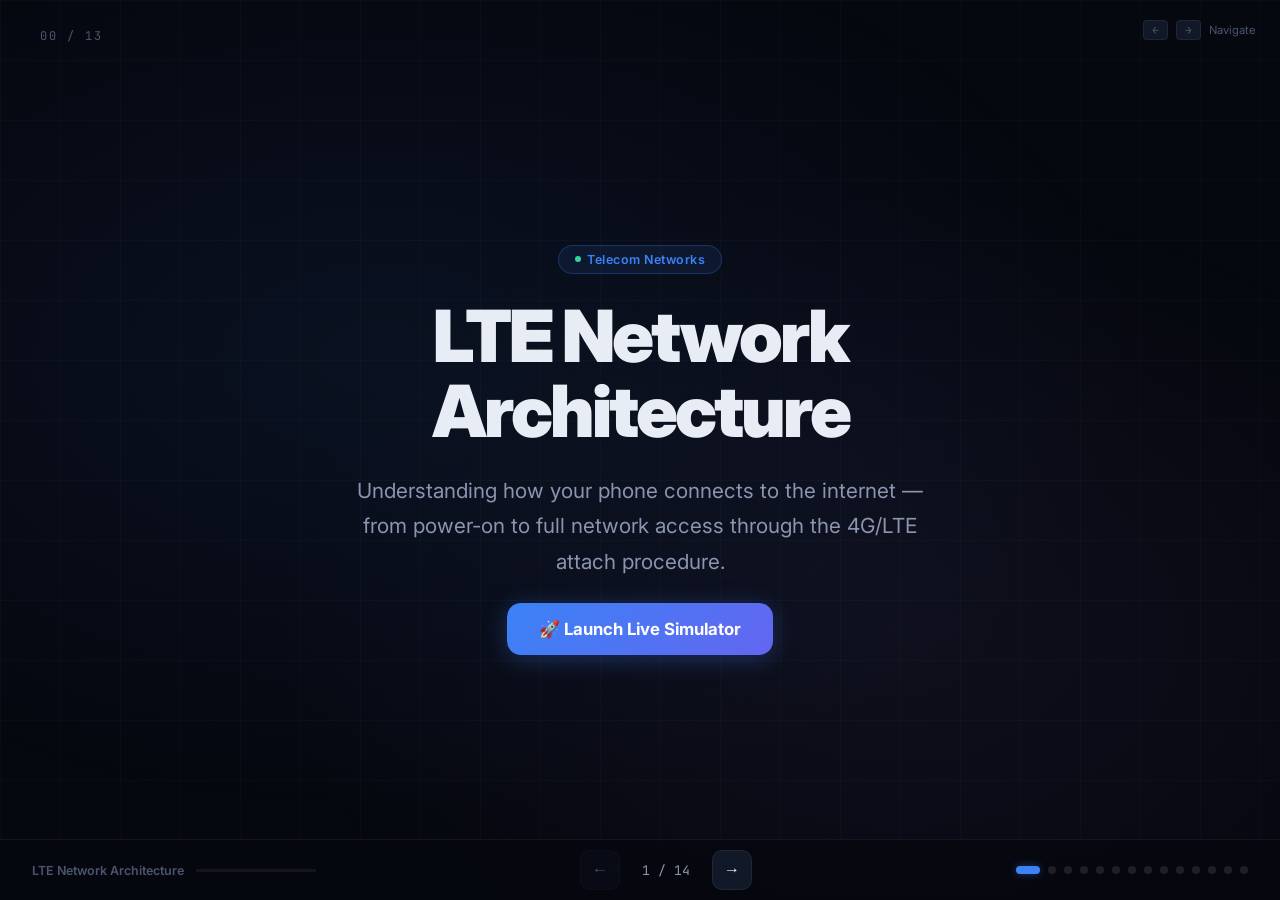
==== presentation.html @ 2c7f3b45 "push full project" ====
<!DOCTYPE html>
<html lang="en">
<head>
  <meta charset="UTF-8">
  <meta name="viewport" content="width=device-width, initial-scale=1.0">
  <title>LTE Network Architecture — Presentation</title>
  <link rel="preconnect" href="https://fonts.googleapis.com">
  <link href="https://fonts.googleapis.com/css2?family=Inter:wght@300;400;500;600;700;800;900&family=JetBrains+Mono:wght@400;500;600&display=swap" rel="stylesheet">
  <style>
    /* ===== RESET & BASE ===== */
    *, *::before, *::after { box-sizing: border-box; margin: 0; padding: 0; }

    :root {
      --bg: #06080f;
      --bg-card: #111827;
      --bg-elevated: #1a2035;
      --text: #e8ecf4;
      --text-dim: #8b95b0;
      --text-muted: #4b5570;
      --blue: #3b82f6;
      --cyan: #22d3ee;
      --purple: #a78bfa;
      --green: #34d399;
      --amber: #fbbf24;
      --red: #f87171;
      --pink: #f472b6;
      --border: rgba(255,255,255,0.06);
      --font: 'Inter', -apple-system, sans-serif;
      --mono: 'JetBrains Mono', monospace;
    }

    html, body {
      height: 100%;
      overflow: hidden;
      font-family: var(--font);
      background: var(--bg);
      color: var(--text);
    }

    /* ===== PRESENTATION CONTAINER ===== */
    .presentation {
      width: 100vw;
      height: 100vh;
      position: relative;
      overflow: hidden;
    }

    /* ===== SLIDE ===== */
    .slide {
      position: absolute;
      inset: 0;
      display: flex;
      flex-direction: column;
      justify-content: center;
      align-items: center;
      padding: 60px 80px;
      opacity: 0;
      transform: translateX(60px);
      transition: opacity 0.5s ease, transform 0.5s ease;
      pointer-events: none;
      overflow-y: auto;
    }

    .slide.active {
      opacity: 1;
      transform: translateX(0);
      pointer-events: auto;
      z-index: 10;
    }

    .slide.exit-left {
      opacity: 0;
      transform: translateX(-60px);
    }

    /* ===== SLIDE BACKGROUNDS ===== */
    .slide::before {
      content: '';
      position: absolute;
      inset: 0;
      pointer-events: none;
      z-index: 0;
    }

    .slide > * { position: relative; z-index: 1; }

    .slide.bg-glow-blue::before {
      background: radial-gradient(ellipse at 30% 40%, rgba(59,130,246,0.08) 0%, transparent 60%),
                  radial-gradient(ellipse at 70% 70%, rgba(167,139,250,0.06) 0%, transparent 50%);
    }
    .slide.bg-glow-cyan::before {
      background: radial-gradient(ellipse at 50% 30%, rgba(34,211,238,0.07) 0%, transparent 55%),
                  radial-gradient(ellipse at 80% 80%, rgba(59,130,246,0.05) 0%, transparent 50%);
    }
    .slide.bg-glow-purple::before {
      background: radial-gradient(ellipse at 40% 50%, rgba(167,139,250,0.08) 0%, transparent 55%),
                  radial-gradient(ellipse at 70% 20%, rgba(244,114,182,0.05) 0%, transparent 50%);
    }
    .slide.bg-glow-green::before {
      background: radial-gradient(ellipse at 50% 50%, rgba(52,211,153,0.07) 0%, transparent 55%),
                  radial-gradient(ellipse at 20% 80%, rgba(34,211,238,0.04) 0%, transparent 50%);
    }
    .slide.bg-glow-amber::before {
      background: radial-gradient(ellipse at 60% 40%, rgba(251,191,36,0.06) 0%, transparent 55%),
                  radial-gradient(ellipse at 30% 70%, rgba(248,113,113,0.04) 0%, transparent 50%);
    }

    /* Grid overlay for some slides */
    .slide.bg-grid::after {
      content: '';
      position: absolute;
      inset: 0;
      background-image:
        linear-gradient(rgba(255,255,255,0.02) 1px, transparent 1px),
        linear-gradient(90deg, rgba(255,255,255,0.02) 1px, transparent 1px);
      background-size: 60px 60px;
      pointer-events: none;
      z-index: 0;
    }

    /* ===== TYPOGRAPHY ===== */
    .slide-number {
      position: absolute;
      top: 28px;
      left: 40px;
      font-family: var(--mono);
      font-size: 0.75rem;
      color: var(--text-muted);
      letter-spacing: 2px;
    }

    .kicker {
      font-size: 0.85rem;
      font-weight: 700;
      text-transform: uppercase;
      letter-spacing: 3px;
      margin-bottom: 16px;
    }

    .kicker.blue { color: var(--blue); }
    .kicker.cyan { color: var(--cyan); }
    .kicker.purple { color: var(--purple); }
    .kicker.green { color: var(--green); }
    .kicker.amber { color: var(--amber); }
    .kicker.red { color: var(--red); }
    .kicker.pink { color: var(--pink); }

    h1 {
      font-size: 3.5rem;
      font-weight: 900;
      line-height: 1.1;
      letter-spacing: -2px;
      margin-bottom: 20px;
      max-width: 900px;
      text-align: center;
    }

    h1 .grad-blue {
      background: linear-gradient(135deg, #60a5fa, #3b82f6);
      -webkit-background-clip: text; -webkit-text-fill-color: transparent;
      background-clip: text;
    }
    h1 .grad-cyan {
      background: linear-gradient(135deg, #22d3ee, #06b6d4);
      -webkit-background-clip: text; -webkit-text-fill-color: transparent;
      background-clip: text;
    }
    h1 .grad-purple {
      background: linear-gradient(135deg, #a78bfa, #8b5cf6);
      -webkit-background-clip: text; -webkit-text-fill-color: transparent;
      background-clip: text;
    }
    h1 .grad-green {
      background: linear-gradient(135deg, #34d399, #10b981);
      -webkit-background-clip: text; -webkit-text-fill-color: transparent;
      background-clip: text;
    }
    h1 .grad-amber {
      background: linear-gradient(135deg, #fbbf24, #f59e0b);
      -webkit-background-clip: text; -webkit-text-fill-color: transparent;
      background-clip: text;
    }
    h1 .grad-red {
      background: linear-gradient(135deg, #f87171, #ef4444);
      -webkit-background-clip: text; -webkit-text-fill-color: transparent;
      background-clip: text;
    }
    h1 .grad-multi {
      background: linear-gradient(135deg, #60a5fa, #a78bfa, #f472b6);
      -webkit-background-clip: text; -webkit-text-fill-color: transparent;
      background-clip: text;
    }

    h2 {
      font-size: 2.2rem;
      font-weight: 800;
      line-height: 1.2;
      letter-spacing: -1px;
      margin-bottom: 12px;
      text-align: center;
    }

    h3 {
      font-size: 1.3rem;
      font-weight: 700;
      margin-bottom: 8px;
    }

    .subtitle {
      font-size: 1.2rem;
      color: var(--text-dim);
      line-height: 1.7;
      max-width: 700px;
      text-align: center;
      font-weight: 400;
    }

    .content { max-width: 1100px; width: 100%; }

    /* ===== CARDS GRID ===== */
    .cards {
      display: grid;
      gap: 16px;
      margin-top: 32px;
      width: 100%;
      max-width: 1100px;
    }

    .cards.cols-2 { grid-template-columns: 1fr 1fr; }
    .cards.cols-3 { grid-template-columns: 1fr 1fr 1fr; }
    .cards.cols-4 { grid-template-columns: 1fr 1fr 1fr 1fr; }

    .card {
      background: var(--bg-card);
      border: 1px solid var(--border);
      border-radius: 16px;
      padding: 28px 24px;
      transition: transform 0.3s ease, box-shadow 0.3s ease, border-color 0.3s ease;
    }

    .card:hover {
      transform: translateY(-4px);
      box-shadow: 0 12px 40px rgba(0,0,0,0.3);
    }

    .card.blue-card:hover { border-color: rgba(59,130,246,0.4); }
    .card.cyan-card:hover { border-color: rgba(34,211,238,0.4); }
    .card.purple-card:hover { border-color: rgba(167,139,250,0.4); }
    .card.green-card:hover { border-color: rgba(52,211,153,0.4); }
    .card.amber-card:hover { border-color: rgba(251,191,36,0.4); }
    .card.red-card:hover { border-color: rgba(248,113,113,0.4); }

    .card-icon {
      width: 48px;
      height: 48px;
      border-radius: 12px;
      display: flex;
      align-items: center;
      justify-content: center;
      margin-bottom: 16px;
      font-size: 1.5rem;
    }

    .card-icon.bg-blue { background: rgba(59,130,246,0.12); color: var(--blue); }
    .card-icon.bg-cyan { background: rgba(34,211,238,0.12); color: var(--cyan); }
    .card-icon.bg-purple { background: rgba(167,139,250,0.12); color: var(--purple); }
    .card-icon.bg-green { background: rgba(52,211,153,0.12); color: var(--green); }
    .card-icon.bg-amber { background: rgba(251,191,36,0.12); color: var(--amber); }
    .card-icon.bg-red { background: rgba(248,113,113,0.12); color: var(--red); }
    .card-icon.bg-pink { background: rgba(244,114,182,0.12); color: var(--pink); }

    .card h3 { font-size: 1.1rem; margin-bottom: 8px; }
    .card p { font-size: 0.88rem; color: var(--text-dim); line-height: 1.6; }

    .card .tag {
      display: inline-block;
      font-size: 0.7rem;
      font-weight: 600;
      padding: 3px 10px;
      border-radius: 8px;
      margin-top: 10px;
      text-transform: uppercase;
      letter-spacing: 0.5px;
    }

    .tag.blue { background: rgba(59,130,246,0.12); color: var(--blue); }
    .tag.cyan { background: rgba(34,211,238,0.12); color: var(--cyan); }
    .tag.green { background: rgba(52,211,153,0.12); color: var(--green); }
    .tag.purple { background: rgba(167,139,250,0.12); color: var(--purple); }
    .tag.amber { background: rgba(251,191,36,0.12); color: var(--amber); }
    .tag.red { background: rgba(248,113,113,0.12); color: var(--red); }

    /* ===== DIAGRAM: Network Architecture ===== */
    .arch-diagram {
      display: flex;
      align-items: center;
      justify-content: center;
      gap: 12px;
      margin: 36px 0 20px;
      flex-wrap: wrap;
    }

    .arch-node {
      display: flex;
      flex-direction: column;
      align-items: center;
      gap: 8px;
      padding: 16px 20px;
      background: var(--bg-card);
      border: 2px solid var(--border);
      border-radius: 16px;
      min-width: 100px;
      transition: all 0.3s ease;
    }

    .arch-node:hover {
      transform: scale(1.05);
    }

    .arch-node .icon {
      font-size: 2rem;
    }

    .arch-node .label {
      font-weight: 700;
      font-size: 0.95rem;
    }

    .arch-node .desc {
      font-size: 0.7rem;
      color: var(--text-muted);
      text-align: center;
    }

    .arch-node.blue { border-color: rgba(59,130,246,0.4); }
    .arch-node.cyan { border-color: rgba(34,211,238,0.4); }
    .arch-node.purple { border-color: rgba(167,139,250,0.4); }
    .arch-node.green { border-color: rgba(52,211,153,0.4); }
    .arch-node.amber { border-color: rgba(251,191,36,0.4); }
    .arch-node.red { border-color: rgba(248,113,113,0.4); }

    .arch-arrow {
      font-size: 1.5rem;
      color: var(--text-muted);
      animation: arrowPulse 2s ease infinite;
    }

    @keyframes arrowPulse {
      0%, 100% { opacity: 0.4; }
      50% { opacity: 1; }
    }

    .arch-branch {
      display: flex;
      flex-direction: column;
      align-items: center;
      gap: 12px;
    }

    .arch-branch .arch-arrow-down {
      font-size: 1.3rem;
      color: var(--text-muted);
      animation: arrowPulse 2s ease infinite;
    }

    /* ===== TIMELINE ===== */
    .timeline {
      display: flex;
      flex-direction: column;
      gap: 0;
      margin-top: 28px;
      width: 100%;
      max-width: 800px;
    }

    .timeline-step {
      display: flex;
      align-items: flex-start;
      gap: 16px;
      position: relative;
      padding-bottom: 18px;
    }

    .timeline-step:last-child { padding-bottom: 0; }

    .timeline-marker {
      width: 36px;
      height: 36px;
      border-radius: 50%;
      display: flex;
      align-items: center;
      justify-content: center;
      font-weight: 800;
      font-size: 0.8rem;
      flex-shrink: 0;
      position: relative;
      z-index: 2;
    }

    .timeline-step:not(:last-child)::before {
      content: '';
      position: absolute;
      left: 17px;
      top: 36px;
      width: 2px;
      height: calc(100% - 36px);
      z-index: 1;
    }

    .timeline-marker.blue { background: rgba(59,130,246,0.2); color: var(--blue); }
    .timeline-marker.cyan { background: rgba(34,211,238,0.2); color: var(--cyan); }
    .timeline-marker.purple { background: rgba(167,139,250,0.2); color: var(--purple); }
    .timeline-marker.green { background: rgba(52,211,153,0.2); color: var(--green); }
    .timeline-marker.amber { background: rgba(251,191,36,0.2); color: var(--amber); }
    .timeline-marker.red { background: rgba(248,113,113,0.2); color: var(--red); }

    .timeline-step:not(:last-child)::before { background: var(--border); }

    .timeline-content h4 {
      font-size: 0.95rem;
      font-weight: 700;
      margin-bottom: 2px;
    }

    .timeline-content p {
      font-size: 0.82rem;
      color: var(--text-dim);
      line-height: 1.5;
    }

    .timeline-content .msg {
      font-family: var(--mono);
      font-size: 0.75rem;
      color: var(--cyan);
      margin-top: 4px;
    }

    /* ===== TWO COLUMN LAYOUT ===== */
    .two-col {
      display: grid;
      grid-template-columns: 1fr 1fr;
      gap: 40px;
      margin-top: 32px;
      max-width: 1100px;
      width: 100%;
      align-items: start;
    }

    .col h3 {
      font-size: 1.2rem;
      margin-bottom: 16px;
    }

    .col ul {
      list-style: none;
      display: flex;
      flex-direction: column;
      gap: 10px;
    }

    .col ul li {
      display: flex;
      gap: 10px;
      font-size: 0.9rem;
      color: var(--text-dim);
      line-height: 1.5;
      align-items: flex-start;
    }

    .col ul li .bullet {
      flex-shrink: 0;
      font-size: 1.1rem;
      margin-top: -2px;
    }

    /* ===== PROTOCOL BOX ===== */
    .proto-box {
      background: var(--bg-card);
      border: 1px solid var(--border);
      border-radius: 12px;
      padding: 20px 24px;
      font-family: var(--mono);
      font-size: 0.8rem;
      line-height: 2;
      margin-top: 16px;
      max-width: 600px;
      width: 100%;
    }

    .proto-box .arrow { color: var(--cyan); }
    .proto-box .label { color: var(--amber); }
    .proto-box .ok { color: var(--green); }
    .proto-box .fail { color: var(--red); }

    /* ===== BIG NUMBER ===== */
    .big-stats {
      display: flex;
      gap: 48px;
      margin: 32px 0;
      flex-wrap: wrap;
      justify-content: center;
    }

    .stat {
      text-align: center;
    }

    .stat .number {
      font-size: 3.2rem;
      font-weight: 900;
      letter-spacing: -2px;
      line-height: 1;
    }

    .stat .number.blue { color: var(--blue); }
    .stat .number.cyan { color: var(--cyan); }
    .stat .number.purple { color: var(--purple); }
    .stat .number.green { color: var(--green); }

    .stat .stat-label {
      font-size: 0.8rem;
      color: var(--text-muted);
      margin-top: 6px;
      font-weight: 600;
      text-transform: uppercase;
      letter-spacing: 1px;
    }

    /* ===== KEY CONCEPTS LIST ===== */
    .concept-list {
      display: flex;
      flex-direction: column;
      gap: 14px;
      margin-top: 24px;
      max-width: 800px;
      width: 100%;
    }

    .concept-item {
      display: flex;
      gap: 14px;
      align-items: center;
      padding: 14px 20px;
      background: var(--bg-card);
      border: 1px solid var(--border);
      border-radius: 12px;
      transition: all 0.3s;
    }

    .concept-item:hover {
      border-color: rgba(59,130,246,0.3);
      transform: translateX(4px);
    }

    .concept-item .emoji {
      font-size: 1.5rem;
      flex-shrink: 0;
    }

    .concept-item .concept-text h4 {
      font-size: 0.95rem;
      font-weight: 700;
      margin-bottom: 2px;
    }

    .concept-item .concept-text p {
      font-size: 0.82rem;
      color: var(--text-dim);
      line-height: 1.5;
    }

    /* ===== NAVIGATION ===== */
    .nav-bar {
      position: fixed;
      bottom: 0;
      left: 0;
      right: 0;
      display: flex;
      align-items: center;
      justify-content: space-between;
      padding: 10px 32px;
      background: rgba(6, 8, 15, 0.85);
      backdrop-filter: blur(20px);
      border-top: 1px solid var(--border);
      z-index: 100;
    }

    .nav-left {
      display: flex;
      align-items: center;
      gap: 12px;
    }

    .nav-title {
      font-size: 0.78rem;
      color: var(--text-muted);
      font-weight: 600;
    }

    .nav-progress {
      width: 120px;
      height: 3px;
      background: rgba(255,255,255,0.06);
      border-radius: 3px;
      overflow: hidden;
    }

    .nav-progress-bar {
      height: 100%;
      background: linear-gradient(90deg, var(--blue), var(--purple));
      border-radius: 3px;
      transition: width 0.4s ease;
    }

    .nav-center {
      display: flex;
      align-items: center;
      gap: 16px;
    }

    .nav-btn {
      width: 40px;
      height: 40px;
      border: 1px solid var(--border);
      border-radius: 10px;
      background: var(--bg-card);
      color: var(--text);
      display: flex;
      align-items: center;
      justify-content: center;
      cursor: pointer;
      transition: all 0.2s;
      font-size: 1rem;
    }

    .nav-btn:hover { border-color: var(--blue); background: var(--bg-elevated); }
    .nav-btn:disabled { opacity: 0.3; cursor: not-allowed; }

    .nav-page {
      font-family: var(--mono);
      font-size: 0.82rem;
      color: var(--text-dim);
      min-width: 60px;
      text-align: center;
    }

    .nav-right {
      display: flex;
      gap: 8px;
    }

    .nav-dot {
      width: 8px;
      height: 8px;
      border-radius: 50%;
      background: rgba(255,255,255,0.1);
      cursor: pointer;
      transition: all 0.3s;
    }

    .nav-dot.active {
      background: var(--blue);
      box-shadow: 0 0 8px rgba(59,130,246,0.4);
      width: 24px;
      border-radius: 4px;
    }

    .nav-dot:hover:not(.active) { background: rgba(255,255,255,0.2); }

    /* ===== SPECIAL: TITLE SLIDE ===== */
    .title-badge {
      display: inline-flex;
      align-items: center;
      gap: 6px;
      padding: 6px 16px;
      background: rgba(59,130,246,0.1);
      border: 1px solid rgba(59,130,246,0.25);
      border-radius: 24px;
      font-size: 0.78rem;
      font-weight: 600;
      color: var(--blue);
      margin-bottom: 24px;
      letter-spacing: 0.5px;
    }

    .title-badge .dot {
      width: 6px;
      height: 6px;
      border-radius: 50%;
      background: var(--green);
      animation: blink 1.5s infinite;
    }

    @keyframes blink {
      0%, 100% { opacity: 1; }
      50% { opacity: 0.3; }
    }

    .title-big {
      font-size: 4.5rem;
      font-weight: 900;
      letter-spacing: -3px;
      line-height: 1.05;
      text-align: center;
      margin-bottom: 24px;
    }

    .title-sub {
      font-size: 1.3rem;
      color: var(--text-dim);
      text-align: center;
      max-width: 600px;
      line-height: 1.7;
    }

    /* ===== COMPARISON TABLE ===== */
    .comp-table {
      width: 100%;
      max-width: 900px;
      border-collapse: collapse;
      margin-top: 28px;
      font-size: 0.88rem;
    }

    .comp-table th {
      text-align: left;
      padding: 12px 16px;
      font-weight: 700;
      color: var(--text-dim);
      text-transform: uppercase;
      font-size: 0.72rem;
      letter-spacing: 1px;
      border-bottom: 2px solid var(--border);
    }

    .comp-table td {
      padding: 14px 16px;
      border-bottom: 1px solid var(--border);
      color: var(--text-dim);
      line-height: 1.5;
    }

    .comp-table tr:hover td {
      background: rgba(59,130,246,0.03);
    }

    .comp-table td:first-child {
      font-weight: 700;
      color: var(--text);
    }

    /* ===== ANIMATION: Appear items ===== */
    .appear-item {
      opacity: 0;
      transform: translateY(16px);
      transition: opacity 0.4s ease, transform 0.4s ease;
    }

    .slide.active .appear-item {
      opacity: 1;
      transform: translateY(0);
    }

    .slide.active .appear-item:nth-child(1) { transition-delay: 0.1s; }
    .slide.active .appear-item:nth-child(2) { transition-delay: 0.2s; }
    .slide.active .appear-item:nth-child(3) { transition-delay: 0.3s; }
    .slide.active .appear-item:nth-child(4) { transition-delay: 0.4s; }
    .slide.active .appear-item:nth-child(5) { transition-delay: 0.5s; }
    .slide.active .appear-item:nth-child(6) { transition-delay: 0.6s; }
    .slide.active .appear-item:nth-child(7) { transition-delay: 0.7s; }
    .slide.active .appear-item:nth-child(8) { transition-delay: 0.8s; }
    .slide.active .appear-item:nth-child(9) { transition-delay: 0.9s; }
    .slide.active .appear-item:nth-child(10) { transition-delay: 1.0s; }

    /* ===== DEMO BUTTON ===== */
    .demo-btn {
      display: inline-flex;
      align-items: center;
      gap: 10px;
      padding: 16px 32px;
      background: linear-gradient(135deg, var(--blue), #6366f1);
      color: white;
      border: none;
      border-radius: 14px;
      font-size: 1.05rem;
      font-weight: 700;
      cursor: pointer;
      transition: all 0.3s;
      text-decoration: none;
      margin-top: 24px;
      box-shadow: 0 4px 24px rgba(59,130,246,0.3);
    }

    .demo-btn:hover {
      transform: translateY(-2px);
      box-shadow: 0 8px 32px rgba(59,130,246,0.4);
    }

    /* ===== QUOTE ===== */
    .quote-box {
      border-left: 3px solid var(--purple);
      padding: 16px 24px;
      background: rgba(167,139,250,0.05);
      border-radius: 0 12px 12px 0;
      margin-top: 20px;
      max-width: 700px;
    }

    .quote-box p {
      font-size: 1rem;
      color: var(--text-dim);
      line-height: 1.7;
      font-style: italic;
    }

    /* ===== KEYBOARD HINT ===== */
    .key-hint {
      position: fixed;
      top: 20px;
      right: 24px;
      font-size: 0.7rem;
      color: var(--text-muted);
      z-index: 100;
      display: flex;
      gap: 8px;
      align-items: center;
    }

    .key {
      display: inline-flex;
      align-items: center;
      justify-content: center;
      padding: 2px 8px;
      background: var(--bg-card);
      border: 1px solid var(--border);
      border-radius: 4px;
      font-family: var(--mono);
      font-size: 0.7rem;
      min-width: 24px;
    }

    /* ===== HANDOVER DIAGRAM ===== */
    .handover-visual {
      display: flex;
      align-items: center;
      justify-content: center;
      gap: 32px;
      margin: 28px 0;
    }

    .tower-visual {
      display: flex;
      flex-direction: column;
      align-items: center;
      gap: 8px;
    }

    .tower-icon {
      width: 64px;
      height: 64px;
      border-radius: 50%;
      display: flex;
      align-items: center;
      justify-content: center;
      font-size: 1.8rem;
      border: 2px solid var(--border);
      background: var(--bg-card);
      transition: all 0.3s;
    }

    .tower-icon.glow-green {
      border-color: var(--green);
      box-shadow: 0 0 20px rgba(52,211,153,0.2);
    }

    .tower-icon.glow-red {
      border-color: var(--red);
      opacity: 0.5;
    }

    .tower-label { font-size: 0.85rem; font-weight: 700; }
    .tower-sub { font-size: 0.7rem; color: var(--text-muted); }

    .handover-arrow {
      display: flex;
      flex-direction: column;
      align-items: center;
      gap: 4px;
    }

    .handover-arrow .arrow-line {
      font-size: 2rem;
      color: var(--amber);
      animation: arrowMove 1.5s ease-in-out infinite;
    }

    @keyframes arrowMove {
      0%, 100% { transform: translateX(-4px); }
      50% { transform: translateX(4px); }
    }

    .handover-arrow .arrow-label {
      font-size: 0.72rem;
      color: var(--amber);
      font-weight: 700;
      text-transform: uppercase;
      letter-spacing: 1px;
    }

    .small-note {
      font-size: 0.78rem;
      color: var(--text-muted);
      margin-top: 8px;
      text-align: center;
      line-height: 1.6;
      max-width: 600px;
    }
  </style>
</head>
<body>

<div class="presentation" id="presentation">

  <!-- ===== SLIDE 0: TITLE ===== -->
  <div class="slide active bg-glow-blue bg-grid" data-slide="0">
    <span class="slide-number">00 / 13</span>
    <div class="title-badge"><span class="dot"></span> Telecom Networks</div>
    <div class="title-big">
      <span class="grad-multi">LTE Network</span><br>Architecture
    </div>
    <p class="title-sub">
      Understanding how your phone connects to the internet — from power-on to full network access through the 4G/LTE attach procedure.
    </p>
    <a class="demo-btn" href="index.html" target="_blank">
      🚀 Launch Live Simulator
    </a>
  </div>

  <!-- ===== SLIDE 1: WHAT IS LTE ===== -->
  <div class="slide bg-glow-cyan" data-slide="1">
    <span class="slide-number">01 / 13</span>
    <p class="kicker cyan">Introduction</p>
    <h1>What is <span class="grad-cyan">LTE</span>?</h1>
    <p class="subtitle">Long Term Evolution — the standard for high-speed wireless communication for mobile devices.</p>

    <div class="big-stats">
      <div class="stat appear-item"><div class="number cyan">4G</div><div class="stat-label">Generation</div></div>
      <div class="stat appear-item"><div class="number blue">300</div><div class="stat-label">Mbps Download</div></div>
      <div class="stat appear-item"><div class="number purple">75</div><div class="stat-label">Mbps Upload</div></div>
      <div class="stat appear-item"><div class="number green">&lt;10ms</div><div class="stat-label">Latency</div></div>
    </div>

    <div class="concept-list">
      <div class="concept-item appear-item">
        <span class="emoji">📡</span>
        <div class="concept-text">
          <h4>All-IP Architecture</h4>
          <p>Unlike 2G/3G, LTE uses IP for all traffic — voice, video, and data travel the same way.</p>
        </div>
      </div>
      <div class="concept-item appear-item">
        <span class="emoji">⚡</span>
        <div class="concept-text">
          <h4>OFDMA/SC-FDMA</h4>
          <p>Uses Orthogonal Frequency Division Multiple Access for downlink, enabling efficient spectrum allocation.</p>
        </div>
      </div>
      <div class="concept-item appear-item">
        <span class="emoji">🌍</span>
        <div class="concept-text">
          <h4>Global Standard (3GPP)</h4>
          <p>Defined by the 3rd Generation Partnership Project — used by every major carrier worldwide.</p>
        </div>
      </div>
    </div>
  </div>

  <!-- ===== SLIDE 2: LTE vs Older Generations ===== -->
  <div class="slide bg-glow-purple" data-slide="2">
    <span class="slide-number">02 / 13</span>
    <p class="kicker purple">Context</p>
    <h1>Evolution of <span class="grad-purple">Mobile Networks</span></h1>
    <p class="subtitle">Each generation brought massive improvements in speed, capacity, and architecture.</p>

    <table class="comp-table appear-item">
      <thead>
        <tr><th>Generation</th><th>Technology</th><th>Speed</th><th>Key Feature</th></tr>
      </thead>
      <tbody>
        <tr><td>2G (GSM)</td><td>Circuit-switched</td><td>~40 Kbps</td><td>SMS, basic voice</td></tr>
        <tr><td>3G (UMTS)</td><td>WCDMA</td><td>~2 Mbps</td><td>Mobile internet, video calls</td></tr>
        <tr><td style="color:var(--cyan); font-weight:800">4G (LTE)</td><td style="color:var(--cyan)">OFDMA / All-IP</td><td style="color:var(--cyan)">~300 Mbps</td><td style="color:var(--cyan)">Streaming, VoLTE, IoT</td></tr>
        <tr><td>5G (NR)</td><td>mmWave / sub-6</td><td>~10 Gbps</td><td>Ultra-low latency, massive IoT</td></tr>
      </tbody>
    </table>

    <div class="quote-box appear-item">
      <p>"LTE was the first mobile architecture to go fully packet-switched, eliminating legacy circuit-switching for voice and making everything run over IP."</p>
    </div>
  </div>

  <!-- ===== SLIDE 3: LTE ARCHITECTURE OVERVIEW ===== -->
  <div class="slide bg-glow-blue bg-grid" data-slide="3">
    <span class="slide-number">03 / 13</span>
    <p class="kicker blue">Architecture</p>
    <h1>LTE Network <span class="grad-blue">Components</span></h1>
    <p class="subtitle">The LTE network is split into three domains, each handling a specific part of the communication chain.</p>

    <div class="cards cols-3" style="margin-top:28px;">
      <div class="card blue-card appear-item" style="text-align:center;">
        <div class="card-icon bg-blue" style="margin:0 auto 12px;">📱</div>
        <h3>User Equipment (UE)</h3>
        <p>Your phone or device.<br>Contains SIM (USIM) with subscriber identity.</p>
        <span class="tag blue">End User</span>
      </div>
      <div class="card cyan-card appear-item" style="text-align:center;">
        <div class="card-icon bg-cyan" style="margin:0 auto 12px;">📡</div>
        <h3>E-UTRAN (Radio)</h3>
        <p>The radio access network. Made of eNodeB base stations providing wireless coverage.</p>
        <span class="tag cyan">Access Network</span>
      </div>
      <div class="card purple-card appear-item" style="text-align:center;">
        <div class="card-icon bg-purple" style="margin:0 auto 12px;">🧠</div>
        <h3>EPC (Core)</h3>
        <p>Evolved Packet Core. Manages security, sessions, mobility, and internet connectivity.</p>
        <span class="tag purple">Core Network</span>
      </div>
    </div>

    <div class="arch-diagram appear-item">
      <div class="arch-node blue"><span class="icon">📱</span><span class="label">UE</span></div>
      <span class="arch-arrow">→</span>
      <div class="arch-node cyan"><span class="icon">📡</span><span class="label">eNodeB</span></div>
      <span class="arch-arrow">→</span>
      <div class="arch-branch">
        <div style="display:flex;align-items:center;gap:12px;">
          <div class="arch-node purple"><span class="icon">🧠</span><span class="label">MME</span></div>
          <span class="arch-arrow">↔</span>
          <div class="arch-node amber"><span class="icon">🗄️</span><span class="label">HSS</span></div>
        </div>
        <span class="arch-arrow-down">↕</span>
        <div style="display:flex;align-items:center;gap:12px;">
          <div class="arch-node green"><span class="icon">🔀</span><span class="label">SGW</span></div>
          <span class="arch-arrow">→</span>
          <div class="arch-node red"><span class="icon">🌐</span><span class="label">PGW</span></div>
        </div>
      </div>
    </div>
  </div>

  <!-- ===== SLIDE 4: UE & eNodeB ===== -->
  <div class="slide bg-glow-cyan" data-slide="4">
    <span class="slide-number">04 / 13</span>
    <p class="kicker cyan">Components — Part 1</p>
    <h1><span class="grad-cyan">UE</span> & <span class="grad-blue">eNodeB</span></h1>

    <div class="two-col">
      <div class="col">
        <div class="card cyan-card appear-item">
          <div class="card-icon bg-cyan">📱</div>
          <h3>UE — User Equipment</h3>
          <p>The device the user holds — a phone, tablet, or IoT module. It contains:</p>
          <ul style="margin-top:12px;">
            <li><span class="bullet" style="color:var(--cyan)">◆</span> <strong>USIM</strong> — stores the subscriber identity (IMSI) and authentication keys</li>
            <li><span class="bullet" style="color:var(--cyan)">◆</span> <strong>IMEI</strong> — unique device hardware identifier</li>
            <li><span class="bullet" style="color:var(--cyan)">◆</span> <strong>Radio transceiver</strong> — communicates with cell towers on LTE frequencies</li>
          </ul>
          <span class="tag cyan">Client Side</span>
        </div>
      </div>
      <div class="col">
        <div class="card blue-card appear-item">
          <div class="card-icon bg-blue">📡</div>
          <h3>eNodeB — Evolved Node B</h3>
          <p>The LTE cell tower (base station). Responsibilities:</p>
          <ul style="margin-top:12px;">
            <li><span class="bullet" style="color:var(--blue)">◆</span> <strong>Radio Resource Management</strong> — allocates bandwidth to users</li>
            <li><span class="bullet" style="color:var(--blue)">◆</span> <strong>S1 Interface</strong> — connects to the core network (MME + SGW)</li>
            <li><span class="bullet" style="color:var(--blue)">◆</span> <strong>X2 Interface</strong> — connects to neighboring eNodeBs for handover</li>
          </ul>
          <span class="tag blue">Access Network</span>
        </div>
      </div>
    </div>

    <p class="small-note appear-item">💡 <strong>Key concept:</strong> IMSI (International Mobile Subscriber Identity) is like a phone's passport — it uniquely identifies you to the network worldwide.</p>
  </div>

  <!-- ===== SLIDE 5: MME & HSS ===== -->
  <div class="slide bg-glow-purple" data-slide="5">
    <span class="slide-number">05 / 13</span>
    <p class="kicker purple">Components — Part 2</p>
    <h1><span class="grad-purple">MME</span> & <span class="grad-amber">HSS</span></h1>

    <div class="two-col">
      <div class="col">
        <div class="card purple-card appear-item">
          <div class="card-icon bg-purple">🧠</div>
          <h3>MME — Mobility Management Entity</h3>
          <p>The "brain" of the LTE core. It handles all control-plane signaling:</p>
          <ul style="margin-top:12px;">
            <li><span class="bullet" style="color:var(--purple)">◆</span> <strong>Authentication</strong> — verifies subscriber identity via HSS</li>
            <li><span class="bullet" style="color:var(--purple)">◆</span> <strong>NAS Security</strong> — encrypts and protects signaling messages</li>
            <li><span class="bullet" style="color:var(--purple)">◆</span> <strong>Session Management</strong> — creates/deletes bearers</li>
            <li><span class="bullet" style="color:var(--purple)">◆</span> <strong>Mobility</strong> — tracks which tower you're connected to</li>
          </ul>
          <span class="tag purple">Control Plane</span>
        </div>
      </div>
      <div class="col">
        <div class="card amber-card appear-item">
          <div class="card-icon bg-amber">🗄️</div>
          <h3>HSS — Home Subscriber Server</h3>
          <p>The central database that stores every subscriber's information:</p>
          <ul style="margin-top:12px;">
            <li><span class="bullet" style="color:var(--amber)">◆</span> <strong>Subscriber profile</strong> — QoS, APN, allowed services</li>
            <li><span class="bullet" style="color:var(--amber)">◆</span> <strong>Authentication keys</strong> — used for EPS-AKA challenge</li>
            <li><span class="bullet" style="color:var(--amber)">◆</span> <strong>Location info</strong> — which MME is serving each subscriber</li>
          </ul>
          <span class="tag amber">Subscriber Database</span>
        </div>
      </div>
    </div>

    <p class="small-note appear-item">💡 <strong>Analogy:</strong> The MME is like airport security — checking your passport (IMSI) against the database (HSS) before letting you through.</p>
  </div>

  <!-- ===== SLIDE 6: SGW & PGW ===== -->
  <div class="slide bg-glow-green" data-slide="6">
    <span class="slide-number">06 / 13</span>
    <p class="kicker green">Components — Part 3</p>
    <h1><span class="grad-green">SGW</span> & <span class="grad-red">PGW</span></h1>

    <div class="two-col">
      <div class="col">
        <div class="card green-card appear-item">
          <div class="card-icon bg-green">🔀</div>
          <h3>SGW — Serving Gateway</h3>
          <p>Routes user data packets between eNodeB and the core:</p>
          <ul style="margin-top:12px;">
            <li><span class="bullet" style="color:var(--green)">◆</span> <strong>Data routing</strong> — forwards data to/from the eNodeB</li>
            <li><span class="bullet" style="color:var(--green)">◆</span> <strong>Anchor point</strong> — during handovers, keeps data flowing</li>
            <li><span class="bullet" style="color:var(--green)">◆</span> <strong>Buffering</strong> — stores packets when UE is in idle mode</li>
          </ul>
          <span class="tag green">User Plane</span>
        </div>
      </div>
      <div class="col">
        <div class="card red-card appear-item">
          <div class="card-icon bg-red">🌐</div>
          <h3>PGW — Packet Data Network Gateway</h3>
          <p>The gateway to the internet and external services:</p>
          <ul style="margin-top:12px;">
            <li><span class="bullet" style="color:var(--red)">◆</span> <strong>IP allocation</strong> — assigns your device an IP address</li>
            <li><span class="bullet" style="color:var(--red)">◆</span> <strong>Policy enforcement</strong> — applies QoS, billing rules</li>
            <li><span class="bullet" style="color:var(--red)">◆</span> <strong>Internet access</strong> — connects you to the outside world</li>
          </ul>
          <span class="tag red">Internet Gateway</span>
        </div>
      </div>
    </div>

    <p class="small-note appear-item">💡 <strong>Analogy:</strong> SGW = highway interchange (routes traffic locally). PGW = border crossing (gives you access to the internet).</p>
  </div>

  <!-- ===== SLIDE 7: ATTACH OVERVIEW ===== -->
  <div class="slide bg-glow-blue bg-grid" data-slide="7">
    <span class="slide-number">07 / 13</span>
    <p class="kicker blue">Core Process</p>
    <h1>The <span class="grad-blue">Attach Procedure</span></h1>
    <p class="subtitle">When you power on your phone, this exact sequence happens before you get internet access. It takes less than 2 seconds in real life.</p>

    <div class="big-stats">
      <div class="stat appear-item"><div class="number blue">10</div><div class="stat-label">Steps</div></div>
      <div class="stat appear-item"><div class="number cyan">6</div><div class="stat-label">Entities</div></div>
      <div class="stat appear-item"><div class="number purple">~1.5s</div><div class="stat-label">Real Duration</div></div>
      <div class="stat appear-item"><div class="number green">4</div><div class="stat-label">Protocols</div></div>
    </div>

    <div class="proto-box appear-item">
      <div><span class="label">Protocols involved:</span></div>
      <div>  <span class="arrow">NAS</span>  — Non-Access Stratum (UE ↔ MME signaling)</div>
      <div>  <span class="arrow">S1-AP</span> — S1 Application Protocol (eNodeB ↔ MME)</div>
      <div>  <span class="arrow">GTP-C</span> — GPRS Tunneling Protocol (SGW ↔ PGW)</div>
      <div>  <span class="arrow">Diameter</span> — (MME ↔ HSS authentication)</div>
    </div>
  </div>

  <!-- ===== SLIDE 8: ATTACH STEPS 1-5 ===== -->
  <div class="slide bg-glow-cyan" data-slide="8">
    <span class="slide-number">08 / 13</span>
    <p class="kicker cyan">Attach Procedure — Phase 1</p>
    <h2>Steps 1–5: <span style="color:var(--cyan)">Discovery & Authentication</span></h2>

    <div class="timeline">
      <div class="timeline-step appear-item">
        <div class="timeline-marker blue">1</div>
        <div class="timeline-content">
          <h4>UE Powers On</h4>
          <p>Device initializes radio, reads SIM card (USIM), retrieves IMSI and authentication keys.</p>
        </div>
      </div>
      <div class="timeline-step appear-item">
        <div class="timeline-marker cyan">2</div>
        <div class="timeline-content">
          <h4>Cell Search</h4>
          <p>UE scans frequencies, finds the strongest eNodeB signal, synchronizes timing, and reads the System Information Block (SIB).</p>
          <div class="msg">UE measures RSRP/RSRQ → selects best cell</div>
        </div>
      </div>
      <div class="timeline-step appear-item">
        <div class="timeline-marker purple">3</div>
        <div class="timeline-content">
          <h4>Attach Request</h4>
          <p>UE sends NAS Attach Request containing IMSI, UE capabilities, and requested PDN type to the eNodeB.</p>
          <div class="msg">UE → eNodeB : RRC Connection + Attach Request</div>
        </div>
      </div>
      <div class="timeline-step appear-item">
        <div class="timeline-marker purple">4</div>
        <div class="timeline-content">
          <h4>Forward to MME</h4>
          <p>eNodeB wraps the message in S1-AP and sends it to the MME over the S1 interface.</p>
          <div class="msg">eNodeB → MME : Initial UE Message (S1-AP)</div>
        </div>
      </div>
      <div class="timeline-step appear-item">
        <div class="timeline-marker amber">5</div>
        <div class="timeline-content">
          <h4>HSS Authentication Query</h4>
          <p>MME contacts the HSS via Diameter protocol to fetch authentication vectors for the subscriber's IMSI.</p>
          <div class="msg">MME → HSS : Authentication Info Request (Diameter)</div>
        </div>
      </div>
    </div>
  </div>

  <!-- ===== SLIDE 9: ATTACH STEPS 6-10 ===== -->
  <div class="slide bg-glow-green" data-slide="9">
    <span class="slide-number">09 / 13</span>
    <p class="kicker green">Attach Procedure — Phase 2</p>
    <h2>Steps 6–10: <span style="color:var(--green)">Security & Session</span></h2>

    <div class="timeline">
      <div class="timeline-step appear-item">
        <div class="timeline-marker amber">6</div>
        <div class="timeline-content">
          <h4>EPS-AKA Authentication</h4>
          <p>MME sends a challenge (RAND, AUTN) to the UE. UE verifies network authenticity and responds with RES. MME compares RES with XRES.</p>
          <div class="msg">MME → UE : Auth Request | UE → MME : Auth Response</div>
        </div>
      </div>
      <div class="timeline-step appear-item">
        <div class="timeline-marker purple">7</div>
        <div class="timeline-content">
          <h4>NAS Security Mode</h4>
          <p>MME and UE negotiate encryption (EEA) and integrity (EIA) algorithms. All further NAS messages are protected.</p>
          <div class="msg">Security Mode Command → Security Mode Complete</div>
        </div>
      </div>
      <div class="timeline-step appear-item">
        <div class="timeline-marker green">8</div>
        <div class="timeline-content">
          <h4>Create Session (GTP)</h4>
          <p>MME sends Create Session Request to SGW, which forwards to PGW. This establishes the data path (bearer).</p>
          <div class="msg">MME → SGW → PGW : Create Session Request (GTP-C)</div>
        </div>
      </div>
      <div class="timeline-step appear-item">
        <div class="timeline-marker green">9</div>
        <div class="timeline-content">
          <h4>IP Address Assigned</h4>
          <p>PGW allocates an IP address from its pool and returns it via SGW back to the MME. The default bearer is now established.</p>
          <div class="msg">PGW → SGW → MME : IP = 10.20.x.x, QCI = 9</div>
        </div>
      </div>
      <div class="timeline-step appear-item">
        <div class="timeline-marker blue">10</div>
        <div class="timeline-content">
          <h4>Attach Complete ✓</h4>
          <p>MME sends Attach Accept to UE. UE responds with Attach Complete. Device is now registered and has internet access!</p>
          <div class="msg">✓ Status: ATTACHED | Internet Access: ACTIVE</div>
        </div>
      </div>
    </div>
  </div>

  <!-- ===== SLIDE 10: AUTHENTICATION DEEP DIVE ===== -->
  <div class="slide bg-glow-amber" data-slide="10">
    <span class="slide-number">10 / 13</span>
    <p class="kicker amber">Security</p>
    <h1><span class="grad-amber">EPS-AKA</span> Authentication</h1>
    <p class="subtitle">Evolved Packet System — Authentication and Key Agreement. The mutual authentication protocol that protects LTE networks.</p>

    <div class="two-col" style="margin-top:24px;">
      <div class="col">
        <div class="concept-list" style="margin-top:0;">
          <div class="concept-item appear-item">
            <span class="emoji">🔑</span>
            <div class="concept-text">
              <h4>Shared Secret Key (K)</h4>
              <p>Pre-shared between SIM card and HSS. Never transmitted over the air.</p>
            </div>
          </div>
          <div class="concept-item appear-item">
            <span class="emoji">🎲</span>
            <div class="concept-text">
              <h4>RAND (Random Challenge)</h4>
              <p>HSS generates random number. UE must produce the correct response using key K.</p>
            </div>
          </div>
          <div class="concept-item appear-item">
            <span class="emoji">🔐</span>
            <div class="concept-text">
              <h4>Mutual Authentication</h4>
              <p>UE also verifies the network using AUTN — prevents fake base station attacks.</p>
            </div>
          </div>
          <div class="concept-item appear-item">
            <span class="emoji">🛡️</span>
            <div class="concept-text">
              <h4>KASME (Session Key)</h4>
              <p>Derived key used for all further encryption. Changes every session for forward secrecy.</p>
            </div>
          </div>
        </div>
      </div>
      <div class="col">
        <div class="proto-box appear-item" style="margin-top:0;">
          <div style="color:var(--text);font-weight:700;margin-bottom:8px;">Authentication Flow:</div>
          <div><span class="label">HSS</span> generates: RAND, XRES, AUTN, KASME</div>
          <div><span class="arrow">→</span> sends Auth Vector to <span class="label">MME</span></div>
          <div></div>
          <div><span class="label">MME</span> <span class="arrow">→</span> <span class="label">UE</span> : RAND + AUTN</div>
          <div></div>
          <div><span class="label">UE</span> verifies AUTN using key K</div>
          <div>  <span class="ok">✓ Network is genuine</span></div>
          <div><span class="label">UE</span> computes RES from RAND + K</div>
          <div></div>
          <div><span class="label">UE</span> <span class="arrow">→</span> <span class="label">MME</span> : RES</div>
          <div></div>
          <div><span class="label">MME</span> compares RES == XRES</div>
          <div>  <span class="ok">✓ Subscriber authenticated</span></div>
        </div>
      </div>
    </div>
  </div>

  <!-- ===== SLIDE 11: HANDOVER & MOBILITY ===== -->
  <div class="slide bg-glow-green" data-slide="11">
    <span class="slide-number">11 / 13</span>
    <p class="kicker green">Mobility</p>
    <h1>Cell <span class="grad-green">Handover</span></h1>
    <p class="subtitle">When you move from one tower's coverage to another, the network seamlessly transfers your connection — without dropping the call or session.</p>

    <div class="handover-visual appear-item">
      <div class="tower-visual">
        <div class="tower-icon glow-red">📡</div>
        <span class="tower-label">Tower A</span>
        <span class="tower-sub" style="color:var(--red)">Signal weakening</span>
      </div>
      <div class="handover-arrow">
        <span class="arrow-line">⟹</span>
        <span class="arrow-label">X2 Handover</span>
      </div>
      <div class="tower-visual">
        <div class="tower-icon glow-green">📡</div>
        <span class="tower-label">Tower B</span>
        <span class="tower-sub" style="color:var(--green)">Stronger signal</span>
      </div>
    </div>

    <div class="concept-list" style="max-width:750px;">
      <div class="concept-item appear-item">
        <span class="emoji">📊</span>
        <div class="concept-text">
          <h4>1. Measurement Report</h4>
          <p>UE continuously measures signal strength of neighboring cells and reports to the serving eNodeB.</p>
        </div>
      </div>
      <div class="concept-item appear-item">
        <span class="emoji">📋</span>
        <div class="concept-text">
          <h4>2. Handover Decision</h4>
          <p>Source eNodeB decides to handover based on A3 event (neighbor stronger than serving by offset).</p>
        </div>
      </div>
      <div class="concept-item appear-item">
        <span class="emoji">🔄</span>
        <div class="concept-text">
          <h4>3. X2 Handover</h4>
          <p>Source eNodeB sends HO Request to target, context is transferred, UE switches. SGW path is updated via MME.</p>
        </div>
      </div>
    </div>
  </div>

  <!-- ===== SLIDE 12: FAILURE SCENARIOS ===== -->
  <div class="slide bg-glow-amber" data-slide="12">
    <span class="slide-number">12 / 13</span>
    <p class="kicker red">Error Handling</p>
    <h1>Failure <span class="grad-red">Scenarios</span></h1>
    <p class="subtitle">Not every attach attempt succeeds. The LTE network handles errors gracefully with specific rejection causes.</p>

    <div class="cards cols-3" style="margin-top:28px;">
      <div class="card red-card appear-item">
        <div class="card-icon bg-red">🚫</div>
        <h3>Invalid SIM</h3>
        <p>The IMSI on the SIM card is not found in the HSS database. The subscriber is unknown to the network.</p>
        <div class="proto-box" style="margin-top:12px;font-size:0.72rem;padding:12px;">
          <div><span class="label">HSS</span> <span class="arrow">→</span> <span class="label">MME</span></div>
          <div><span class="fail">IMSI not found</span></div>
          <div>Cause: <span class="fail">#2 IMSI Unknown</span></div>
        </div>
        <span class="tag red">EMM Cause #2</span>
      </div>
      <div class="card amber-card appear-item">
        <div class="card-icon bg-amber">⚠️</div>
        <h3>Authentication Failure</h3>
        <p>The UE failed to produce the correct RES response. Could mean tampered SIM or key mismatch between SIM and HSS.</p>
        <div class="proto-box" style="margin-top:12px;font-size:0.72rem;padding:12px;">
          <div><span class="label">UE</span> <span class="arrow">→</span> <span class="label">MME</span></div>
          <div><span class="fail">MAC mismatch</span></div>
          <div>Cause: <span class="fail">RES ≠ XRES</span></div>
        </div>
        <span class="tag amber">EMM Cause #20</span>
      </div>
      <div class="card blue-card appear-item">
        <div class="card-icon bg-blue">📡</div>
        <h3>Tower Unreachable</h3>
        <p>No eNodeB signal detected. Could be caused by outage, out-of-coverage area, or radio interference.</p>
        <div class="proto-box" style="margin-top:12px;font-size:0.72rem;padding:12px;">
          <div class="fail">No cell detected</div>
          <div class="fail">RRC Connection Failure</div>
          <div>Cause: <span class="fail">No Coverage</span></div>
        </div>
        <span class="tag blue">RRC Failure</span>
      </div>
    </div>
  </div>

  <!-- ===== SLIDE 13: LIVE DEMO / CONCLUSION ===== -->
  <div class="slide bg-glow-blue bg-grid" data-slide="13">
    <span class="slide-number">13 / 13</span>
    <p class="kicker pink">Conclusion</p>
    <div class="title-big" style="font-size:3.5rem;">
      <span class="grad-multi">Live Demo</span> Time
    </div>
    <p class="subtitle" style="margin-bottom:8px;">Let's see all of these concepts in action with the interactive LTE Network Attach Simulator.</p>

    <a class="demo-btn" href="index.html" target="_blank">🚀 Launch Simulator</a>

    <div class="cards cols-4" style="margin-top:40px; max-width:900px;">
      <div class="card blue-card appear-item" style="text-align:center; padding:20px 14px;">
        <div style="font-size:1.6rem;margin-bottom:8px;">▶️</div>
        <h3 style="font-size:0.85rem;">1. Start Attach</h3>
        <p style="font-size:0.75rem;">Watch the full 10-step procedure animate</p>
      </div>
      <div class="card red-card appear-item" style="text-align:center; padding:20px 14px;">
        <div style="font-size:1.6rem;margin-bottom:8px;">🚫</div>
        <h3 style="font-size:0.85rem;">2. Test Failures</h3>
        <p style="font-size:0.75rem;">Invalid SIM, Auth Failure, Tower Down</p>
      </div>
      <div class="card green-card appear-item" style="text-align:center; padding:20px 14px;">
        <div style="font-size:1.6rem;margin-bottom:8px;">📍</div>
        <h3 style="font-size:0.85rem;">3. Move Device</h3>
        <p style="font-size:0.75rem;">Trigger an X2 handover between towers</p>
      </div>
      <div class="card purple-card appear-item" style="text-align:center; padding:20px 14px;">
        <div style="font-size:1.6rem;margin-bottom:8px;">📋</div>
        <h3 style="font-size:0.85rem;">4. Read Logs</h3>
        <p style="font-size:0.75rem;">Every protocol message is timestamped</p>
      </div>
    </div>

    <div class="concept-list appear-item" style="margin-top:32px; max-width:700px;">
      <div class="concept-item">
        <span class="emoji">🎓</span>
        <div class="concept-text">
          <h4>Key Takeaways</h4>
          <p>LTE uses an all-IP flat architecture. The attach procedure involves mutual authentication (EPS-AKA), NAS security, GTP tunneling for data, and seamless handover for mobility — all in under 2 seconds.</p>
        </div>
      </div>
    </div>
  </div>
</div>

<!-- ===== NAVIGATION BAR ===== -->
<div class="nav-bar">
  <div class="nav-left">
    <span class="nav-title">LTE Network Architecture</span>
    <div class="nav-progress"><div class="nav-progress-bar" id="progressBar" style="width:0%"></div></div>
  </div>
  <div class="nav-center">
    <button class="nav-btn" id="btnPrev" title="Previous Slide">←</button>
    <span class="nav-page" id="navPage">1 / 14</span>
    <button class="nav-btn" id="btnNext" title="Next Slide">→</button>
  </div>
  <div class="nav-right" id="navDots"></div>
</div>

<div class="key-hint">
  <span class="key">←</span><span class="key">→</span> Navigate
</div>

<script>
(function() {
  const slides = document.querySelectorAll('.slide');
  const total = slides.length;
  let current = 0;

  const progressBar = document.getElementById('progressBar');
  const navPage = document.getElementById('navPage');
  const navDots = document.getElementById('navDots');
  const btnPrev = document.getElementById('btnPrev');
  const btnNext = document.getElementById('btnNext');

  // Create dots
  for (let i = 0; i < total; i++) {
    const dot = document.createElement('div');
    dot.className = 'nav-dot' + (i === 0 ? ' active' : '');
    dot.addEventListener('click', () => goTo(i));
    navDots.appendChild(dot);
  }

  function goTo(index) {
    if (index < 0 || index >= total || index === current) return;

    const prev = slides[current];
    const next = slides[index];

    prev.classList.remove('active');
    prev.classList.add(index > current ? 'exit-left' : '');
    setTimeout(() => prev.classList.remove('exit-left'), 500);

    next.classList.add('active');
    current = index;

    updateNav();
  }

  function updateNav() {
    navPage.textContent = `${current + 1} / ${total}`;
    progressBar.style.width = ((current / (total - 1)) * 100) + '%';
    btnPrev.disabled = current === 0;
    btnNext.disabled = current === total - 1;

    const dots = navDots.querySelectorAll('.nav-dot');
    dots.forEach((d, i) => d.classList.toggle('active', i === current));
  }

  btnPrev.addEventListener('click', () => goTo(current - 1));
  btnNext.addEventListener('click', () => goTo(current + 1));

  document.addEventListener('keydown', (e) => {
    if (e.key === 'ArrowRight' || e.key === ' ') { e.preventDefault(); goTo(current + 1); }
    if (e.key === 'ArrowLeft') { e.preventDefault(); goTo(current - 1); }
    if (e.key === 'Home') { e.preventDefault(); goTo(0); }
    if (e.key === 'End') { e.preventDefault(); goTo(total - 1); }
  });

  updateNav();
})();
</script>

</body>
</html>
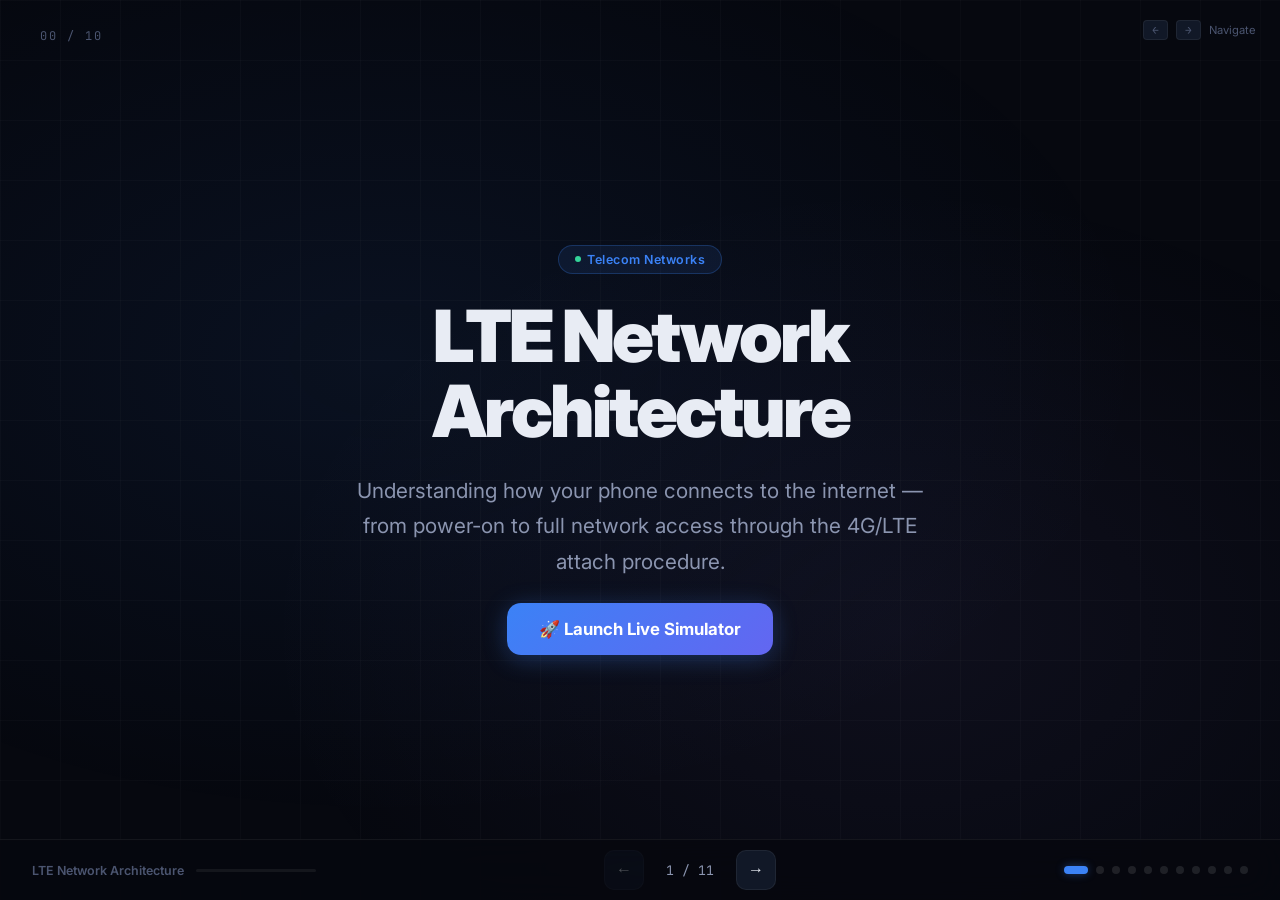
==== commit 9e4ce221: "updated presentation" ====
--- a/presentation.html
+++ b/presentation.html
@@ -73,6 +73,11 @@
       transform: translateX(-60px);
     }
 
+    .slide.exit-right {
+      opacity: 0;
+      transform: translateX(60px);
+    }
+
     /* ===== SLIDE BACKGROUNDS ===== */
     .slide::before {
       content: '';
@@ -311,10 +316,25 @@
       border-radius: 16px;
       min-width: 100px;
       transition: all 0.3s ease;
+      cursor: pointer;
+      appearance: none;
+      color: inherit;
+      font: inherit;
     }
 
     .arch-node:hover {
       transform: scale(1.05);
+    }
+
+    .arch-node:focus-visible {
+      outline: 2px solid var(--cyan);
+      outline-offset: 3px;
+    }
+
+    .arch-node.is-active {
+      border-color: rgba(34,211,238,0.5);
+      box-shadow: 0 0 22px rgba(34,211,238,0.12);
+      transform: scale(1.06);
     }
 
     .arch-node .icon {
@@ -361,6 +381,73 @@
       font-size: 1.3rem;
       color: var(--text-muted);
       animation: arrowPulse 2s ease infinite;
+    }
+
+    /* ===== COMPONENT EXPLORER ===== */
+    .component-panel {
+      margin-top: 26px;
+      width: 100%;
+      max-width: 920px;
+      background: var(--bg-card);
+      border: 1px solid var(--border);
+      border-radius: 16px;
+      padding: 18px 22px;
+      display: grid;
+      gap: 12px;
+    }
+
+    .component-header {
+      display: flex;
+      align-items: center;
+      justify-content: space-between;
+      gap: 16px;
+      flex-wrap: wrap;
+    }
+
+    .component-title {
+      font-size: 1.1rem;
+      font-weight: 800;
+    }
+
+    .component-tags {
+      display: flex;
+      gap: 8px;
+      flex-wrap: wrap;
+    }
+
+    .component-summary {
+      font-size: 0.9rem;
+      color: var(--text-dim);
+      line-height: 1.6;
+    }
+
+    .component-bullets {
+      list-style: none;
+      display: grid;
+      gap: 8px;
+    }
+
+    .component-bullets li {
+      display: flex;
+      gap: 10px;
+      font-size: 0.85rem;
+      color: var(--text-dim);
+      line-height: 1.5;
+    }
+
+    .component-bullets .dot {
+      width: 6px;
+      height: 6px;
+      margin-top: 7px;
+      border-radius: 50%;
+      background: var(--cyan);
+      box-shadow: 0 0 8px rgba(34,211,238,0.4);
+      flex-shrink: 0;
+    }
+
+    .component-hint {
+      font-size: 0.75rem;
+      color: var(--text-muted);
     }
 
     /* ===== TIMELINE ===== */
@@ -923,7 +1010,7 @@
 
   <!-- ===== SLIDE 0: TITLE ===== -->
   <div class="slide active bg-glow-blue bg-grid" data-slide="0">
-    <span class="slide-number">00 / 13</span>
+    <span class="slide-number">00 / 10</span>
     <div class="title-badge"><span class="dot"></span> Telecom Networks</div>
     <div class="title-big">
       <span class="grad-multi">LTE Network</span><br>Architecture
@@ -938,7 +1025,7 @@
 
   <!-- ===== SLIDE 1: WHAT IS LTE ===== -->
   <div class="slide bg-glow-cyan" data-slide="1">
-    <span class="slide-number">01 / 13</span>
+    <span class="slide-number">01 / 10</span>
     <p class="kicker cyan">Introduction</p>
     <h1>What is <span class="grad-cyan">LTE</span>?</h1>
     <p class="subtitle">Long Term Evolution — the standard for high-speed wireless communication for mobile devices.</p>
@@ -977,7 +1064,7 @@
 
   <!-- ===== SLIDE 2: LTE vs Older Generations ===== -->
   <div class="slide bg-glow-purple" data-slide="2">
-    <span class="slide-number">02 / 13</span>
+    <span class="slide-number">02 / 10</span>
     <p class="kicker purple">Context</p>
     <h1>Evolution of <span class="grad-purple">Mobile Networks</span></h1>
     <p class="subtitle">Each generation brought massive improvements in speed, capacity, and architecture.</p>
@@ -1001,7 +1088,7 @@
 
   <!-- ===== SLIDE 3: LTE ARCHITECTURE OVERVIEW ===== -->
   <div class="slide bg-glow-blue bg-grid" data-slide="3">
-    <span class="slide-number">03 / 13</span>
+    <span class="slide-number">03 / 10</span>
     <p class="kicker blue">Architecture</p>
     <h1>LTE Network <span class="grad-blue">Components</span></h1>
     <p class="subtitle">The LTE network is split into three domains, each handling a specific part of the communication chain.</p>
@@ -1028,144 +1115,53 @@
     </div>
 
     <div class="arch-diagram appear-item">
-      <div class="arch-node blue"><span class="icon">📱</span><span class="label">UE</span></div>
+      <button class="arch-node blue component-trigger" data-component="ue" type="button">
+        <span class="icon">📱</span><span class="label">UE</span>
+      </button>
       <span class="arch-arrow">→</span>
-      <div class="arch-node cyan"><span class="icon">📡</span><span class="label">eNodeB</span></div>
+      <button class="arch-node cyan component-trigger" data-component="enodeb" type="button">
+        <span class="icon">📡</span><span class="label">eNodeB</span>
+      </button>
       <span class="arch-arrow">→</span>
       <div class="arch-branch">
         <div style="display:flex;align-items:center;gap:12px;">
-          <div class="arch-node purple"><span class="icon">🧠</span><span class="label">MME</span></div>
+          <button class="arch-node purple component-trigger" data-component="mme" type="button">
+            <span class="icon">🧠</span><span class="label">MME</span>
+          </button>
           <span class="arch-arrow">↔</span>
-          <div class="arch-node amber"><span class="icon">🗄️</span><span class="label">HSS</span></div>
+          <button class="arch-node amber component-trigger" data-component="hss" type="button">
+            <span class="icon">🗄️</span><span class="label">HSS</span>
+          </button>
         </div>
         <span class="arch-arrow-down">↕</span>
         <div style="display:flex;align-items:center;gap:12px;">
-          <div class="arch-node green"><span class="icon">🔀</span><span class="label">SGW</span></div>
+          <button class="arch-node green component-trigger" data-component="sgw" type="button">
+            <span class="icon">🔀</span><span class="label">SGW</span>
+          </button>
           <span class="arch-arrow">→</span>
-          <div class="arch-node red"><span class="icon">🌐</span><span class="label">PGW</span></div>
-        </div>
-      </div>
+          <button class="arch-node red component-trigger" data-component="pgw" type="button">
+            <span class="icon">🌐</span><span class="label">PGW</span>
+          </button>
+        </div>
+      </div>
+    </div>
+
+    <div class="component-panel appear-item" id="componentPanel">
+      <div class="component-header">
+        <div class="component-title" id="componentTitle">eNodeB — Evolved Node B</div>
+        <div class="component-tags" id="componentTags"></div>
+      </div>
+      <p class="component-summary" id="componentSummary">
+        The LTE base station that handles radio access and connects the UE to the core network.
+      </p>
+      <ul class="component-bullets" id="componentBullets"></ul>
+      <div class="component-hint">Tip: click a node above to see details without leaving this slide.</div>
     </div>
   </div>
 
-  <!-- ===== SLIDE 4: UE & eNodeB ===== -->
-  <div class="slide bg-glow-cyan" data-slide="4">
-    <span class="slide-number">04 / 13</span>
-    <p class="kicker cyan">Components — Part 1</p>
-    <h1><span class="grad-cyan">UE</span> & <span class="grad-blue">eNodeB</span></h1>
-
-    <div class="two-col">
-      <div class="col">
-        <div class="card cyan-card appear-item">
-          <div class="card-icon bg-cyan">📱</div>
-          <h3>UE — User Equipment</h3>
-          <p>The device the user holds — a phone, tablet, or IoT module. It contains:</p>
-          <ul style="margin-top:12px;">
-            <li><span class="bullet" style="color:var(--cyan)">◆</span> <strong>USIM</strong> — stores the subscriber identity (IMSI) and authentication keys</li>
-            <li><span class="bullet" style="color:var(--cyan)">◆</span> <strong>IMEI</strong> — unique device hardware identifier</li>
-            <li><span class="bullet" style="color:var(--cyan)">◆</span> <strong>Radio transceiver</strong> — communicates with cell towers on LTE frequencies</li>
-          </ul>
-          <span class="tag cyan">Client Side</span>
-        </div>
-      </div>
-      <div class="col">
-        <div class="card blue-card appear-item">
-          <div class="card-icon bg-blue">📡</div>
-          <h3>eNodeB — Evolved Node B</h3>
-          <p>The LTE cell tower (base station). Responsibilities:</p>
-          <ul style="margin-top:12px;">
-            <li><span class="bullet" style="color:var(--blue)">◆</span> <strong>Radio Resource Management</strong> — allocates bandwidth to users</li>
-            <li><span class="bullet" style="color:var(--blue)">◆</span> <strong>S1 Interface</strong> — connects to the core network (MME + SGW)</li>
-            <li><span class="bullet" style="color:var(--blue)">◆</span> <strong>X2 Interface</strong> — connects to neighboring eNodeBs for handover</li>
-          </ul>
-          <span class="tag blue">Access Network</span>
-        </div>
-      </div>
-    </div>
-
-    <p class="small-note appear-item">💡 <strong>Key concept:</strong> IMSI (International Mobile Subscriber Identity) is like a phone's passport — it uniquely identifies you to the network worldwide.</p>
-  </div>
-
-  <!-- ===== SLIDE 5: MME & HSS ===== -->
-  <div class="slide bg-glow-purple" data-slide="5">
-    <span class="slide-number">05 / 13</span>
-    <p class="kicker purple">Components — Part 2</p>
-    <h1><span class="grad-purple">MME</span> & <span class="grad-amber">HSS</span></h1>
-
-    <div class="two-col">
-      <div class="col">
-        <div class="card purple-card appear-item">
-          <div class="card-icon bg-purple">🧠</div>
-          <h3>MME — Mobility Management Entity</h3>
-          <p>The "brain" of the LTE core. It handles all control-plane signaling:</p>
-          <ul style="margin-top:12px;">
-            <li><span class="bullet" style="color:var(--purple)">◆</span> <strong>Authentication</strong> — verifies subscriber identity via HSS</li>
-            <li><span class="bullet" style="color:var(--purple)">◆</span> <strong>NAS Security</strong> — encrypts and protects signaling messages</li>
-            <li><span class="bullet" style="color:var(--purple)">◆</span> <strong>Session Management</strong> — creates/deletes bearers</li>
-            <li><span class="bullet" style="color:var(--purple)">◆</span> <strong>Mobility</strong> — tracks which tower you're connected to</li>
-          </ul>
-          <span class="tag purple">Control Plane</span>
-        </div>
-      </div>
-      <div class="col">
-        <div class="card amber-card appear-item">
-          <div class="card-icon bg-amber">🗄️</div>
-          <h3>HSS — Home Subscriber Server</h3>
-          <p>The central database that stores every subscriber's information:</p>
-          <ul style="margin-top:12px;">
-            <li><span class="bullet" style="color:var(--amber)">◆</span> <strong>Subscriber profile</strong> — QoS, APN, allowed services</li>
-            <li><span class="bullet" style="color:var(--amber)">◆</span> <strong>Authentication keys</strong> — used for EPS-AKA challenge</li>
-            <li><span class="bullet" style="color:var(--amber)">◆</span> <strong>Location info</strong> — which MME is serving each subscriber</li>
-          </ul>
-          <span class="tag amber">Subscriber Database</span>
-        </div>
-      </div>
-    </div>
-
-    <p class="small-note appear-item">💡 <strong>Analogy:</strong> The MME is like airport security — checking your passport (IMSI) against the database (HSS) before letting you through.</p>
-  </div>
-
-  <!-- ===== SLIDE 6: SGW & PGW ===== -->
-  <div class="slide bg-glow-green" data-slide="6">
-    <span class="slide-number">06 / 13</span>
-    <p class="kicker green">Components — Part 3</p>
-    <h1><span class="grad-green">SGW</span> & <span class="grad-red">PGW</span></h1>
-
-    <div class="two-col">
-      <div class="col">
-        <div class="card green-card appear-item">
-          <div class="card-icon bg-green">🔀</div>
-          <h3>SGW — Serving Gateway</h3>
-          <p>Routes user data packets between eNodeB and the core:</p>
-          <ul style="margin-top:12px;">
-            <li><span class="bullet" style="color:var(--green)">◆</span> <strong>Data routing</strong> — forwards data to/from the eNodeB</li>
-            <li><span class="bullet" style="color:var(--green)">◆</span> <strong>Anchor point</strong> — during handovers, keeps data flowing</li>
-            <li><span class="bullet" style="color:var(--green)">◆</span> <strong>Buffering</strong> — stores packets when UE is in idle mode</li>
-          </ul>
-          <span class="tag green">User Plane</span>
-        </div>
-      </div>
-      <div class="col">
-        <div class="card red-card appear-item">
-          <div class="card-icon bg-red">🌐</div>
-          <h3>PGW — Packet Data Network Gateway</h3>
-          <p>The gateway to the internet and external services:</p>
-          <ul style="margin-top:12px;">
-            <li><span class="bullet" style="color:var(--red)">◆</span> <strong>IP allocation</strong> — assigns your device an IP address</li>
-            <li><span class="bullet" style="color:var(--red)">◆</span> <strong>Policy enforcement</strong> — applies QoS, billing rules</li>
-            <li><span class="bullet" style="color:var(--red)">◆</span> <strong>Internet access</strong> — connects you to the outside world</li>
-          </ul>
-          <span class="tag red">Internet Gateway</span>
-        </div>
-      </div>
-    </div>
-
-    <p class="small-note appear-item">💡 <strong>Analogy:</strong> SGW = highway interchange (routes traffic locally). PGW = border crossing (gives you access to the internet).</p>
-  </div>
-
-  <!-- ===== SLIDE 7: ATTACH OVERVIEW ===== -->
-  <div class="slide bg-glow-blue bg-grid" data-slide="7">
-    <span class="slide-number">07 / 13</span>
+  <!-- ===== SLIDE 4: ATTACH OVERVIEW ===== -->
+  <div class="slide bg-glow-blue bg-grid" data-slide="4">
+    <span class="slide-number">04 / 10</span>
     <p class="kicker blue">Core Process</p>
     <h1>The <span class="grad-blue">Attach Procedure</span></h1>
     <p class="subtitle">When you power on your phone, this exact sequence happens before you get internet access. It takes less than 2 seconds in real life.</p>
@@ -1186,9 +1182,9 @@
     </div>
   </div>
 
-  <!-- ===== SLIDE 8: ATTACH STEPS 1-5 ===== -->
-  <div class="slide bg-glow-cyan" data-slide="8">
-    <span class="slide-number">08 / 13</span>
+  <!-- ===== SLIDE 5: ATTACH STEPS 1-5 ===== -->
+  <div class="slide bg-glow-cyan" data-slide="5">
+    <span class="slide-number">05 / 10</span>
     <p class="kicker cyan">Attach Procedure — Phase 1</p>
     <h2>Steps 1–5: <span style="color:var(--cyan)">Discovery & Authentication</span></h2>
 
@@ -1235,9 +1231,9 @@
     </div>
   </div>
 
-  <!-- ===== SLIDE 9: ATTACH STEPS 6-10 ===== -->
-  <div class="slide bg-glow-green" data-slide="9">
-    <span class="slide-number">09 / 13</span>
+  <!-- ===== SLIDE 6: ATTACH STEPS 6-10 ===== -->
+  <div class="slide bg-glow-green" data-slide="6">
+    <span class="slide-number">06 / 10</span>
     <p class="kicker green">Attach Procedure — Phase 2</p>
     <h2>Steps 6–10: <span style="color:var(--green)">Security & Session</span></h2>
 
@@ -1285,9 +1281,9 @@
     </div>
   </div>
 
-  <!-- ===== SLIDE 10: AUTHENTICATION DEEP DIVE ===== -->
-  <div class="slide bg-glow-amber" data-slide="10">
-    <span class="slide-number">10 / 13</span>
+  <!-- ===== SLIDE 7: AUTHENTICATION DEEP DIVE ===== -->
+  <div class="slide bg-glow-amber" data-slide="7">
+    <span class="slide-number">07 / 10</span>
     <p class="kicker amber">Security</p>
     <h1><span class="grad-amber">EPS-AKA</span> Authentication</h1>
     <p class="subtitle">Evolved Packet System — Authentication and Key Agreement. The mutual authentication protocol that protects LTE networks.</p>
@@ -1346,9 +1342,9 @@
     </div>
   </div>
 
-  <!-- ===== SLIDE 11: HANDOVER & MOBILITY ===== -->
-  <div class="slide bg-glow-green" data-slide="11">
-    <span class="slide-number">11 / 13</span>
+  <!-- ===== SLIDE 8: HANDOVER & MOBILITY ===== -->
+  <div class="slide bg-glow-green" data-slide="8">
+    <span class="slide-number">08 / 10</span>
     <p class="kicker green">Mobility</p>
     <h1>Cell <span class="grad-green">Handover</span></h1>
     <p class="subtitle">When you move from one tower's coverage to another, the network seamlessly transfers your connection — without dropping the call or session.</p>
@@ -1395,9 +1391,9 @@
     </div>
   </div>
 
-  <!-- ===== SLIDE 12: FAILURE SCENARIOS ===== -->
-  <div class="slide bg-glow-amber" data-slide="12">
-    <span class="slide-number">12 / 13</span>
+  <!-- ===== SLIDE 9: FAILURE SCENARIOS ===== -->
+  <div class="slide bg-glow-amber" data-slide="9">
+    <span class="slide-number">09 / 10</span>
     <p class="kicker red">Error Handling</p>
     <h1>Failure <span class="grad-red">Scenarios</span></h1>
     <p class="subtitle">Not every attach attempt succeeds. The LTE network handles errors gracefully with specific rejection causes.</p>
@@ -1439,9 +1435,9 @@
     </div>
   </div>
 
-  <!-- ===== SLIDE 13: LIVE DEMO / CONCLUSION ===== -->
-  <div class="slide bg-glow-blue bg-grid" data-slide="13">
-    <span class="slide-number">13 / 13</span>
+  <!-- ===== SLIDE 10: LIVE DEMO / CONCLUSION ===== -->
+  <div class="slide bg-glow-blue bg-grid" data-slide="10">
+    <span class="slide-number">10 / 10</span>
     <p class="kicker pink">Conclusion</p>
     <div class="title-big" style="font-size:3.5rem;">
       <span class="grad-multi">Live Demo</span> Time
@@ -1493,7 +1489,7 @@
   </div>
   <div class="nav-center">
     <button class="nav-btn" id="btnPrev" title="Previous Slide">←</button>
-    <span class="nav-page" id="navPage">1 / 14</span>
+    <span class="nav-page" id="navPage">1 / 11</span>
     <button class="nav-btn" id="btnNext" title="Next Slide">→</button>
   </div>
   <div class="nav-right" id="navDots"></div>
@@ -1514,6 +1510,12 @@
   const navDots = document.getElementById('navDots');
   const btnPrev = document.getElementById('btnPrev');
   const btnNext = document.getElementById('btnNext');
+
+  const componentButtons = document.querySelectorAll('.component-trigger');
+  const componentTitle = document.getElementById('componentTitle');
+  const componentSummary = document.getElementById('componentSummary');
+  const componentBullets = document.getElementById('componentBullets');
+  const componentTags = document.getElementById('componentTags');
 
   // Create dots
   for (let i = 0; i < total; i++) {
@@ -1528,15 +1530,19 @@
 
     const prev = slides[current];
     const next = slides[index];
+    const isForward = index > current;
 
     prev.classList.remove('active');
-    prev.classList.add(index > current ? 'exit-left' : '');
-    setTimeout(() => prev.classList.remove('exit-left'), 500);
-
+    prev.classList.remove('exit-left', 'exit-right');
+    prev.classList.add(isForward ? 'exit-left' : 'exit-right');
+
+    next.classList.remove('exit-left', 'exit-right');
     next.classList.add('active');
     current = index;
 
     updateNav();
+
+    setTimeout(() => prev.classList.remove('exit-left', 'exit-right'), 500);
   }
 
   function updateNav() {
@@ -1560,6 +1566,95 @@
   });
 
   updateNav();
+
+  if (componentButtons.length && componentTitle && componentSummary && componentBullets && componentTags) {
+    const componentData = {
+      ue: {
+        title: 'UE — User Equipment',
+        summary: 'The subscriber device that contains the SIM and runs the LTE radio stack.',
+        bullets: [
+          'USIM stores IMSI and authentication keys',
+          'IMEI uniquely identifies the hardware',
+          'Handles RRC and NAS signaling over LTE radio'
+        ],
+        tags: [{ label: 'Client Side', color: 'cyan' }]
+      },
+      enodeb: {
+        title: 'eNodeB — Evolved Node B',
+        summary: 'The LTE base station that provides radio access and connects to the EPC.',
+        bullets: [
+          'Schedules radio resources and manages cells',
+          'S1 interface to MME and SGW',
+          'X2 interface for handover coordination'
+        ],
+        tags: [{ label: 'Access Network', color: 'blue' }]
+      },
+      mme: {
+        title: 'MME — Mobility Management Entity',
+        summary: 'The control-plane brain that handles authentication, mobility, and sessions.',
+        bullets: [
+          'EPS-AKA authentication via HSS',
+          'NAS security and signaling management',
+          'Bearer and mobility management'
+        ],
+        tags: [{ label: 'Control Plane', color: 'purple' }]
+      },
+      hss: {
+        title: 'HSS — Home Subscriber Server',
+        summary: 'Central subscriber database for identity, security, and service profiles.',
+        bullets: [
+          'Stores IMSI, keys, and subscriber profile',
+          'Supplies auth vectors to MME',
+          'Tracks subscriber location and serving MME'
+        ],
+        tags: [{ label: 'Subscriber Database', color: 'amber' }]
+      },
+      sgw: {
+        title: 'SGW — Serving Gateway',
+        summary: 'User-plane anchor that routes traffic between eNodeB and PGW.',
+        bullets: [
+          'Forwards data packets to/from eNodeB',
+          'Anchors mobility during handover',
+          'Buffers downlink data for idle UEs'
+        ],
+        tags: [{ label: 'User Plane', color: 'green' }]
+      },
+      pgw: {
+        title: 'PGW — Packet Data Network Gateway',
+        summary: 'Gateway to external networks that assigns IP and enforces policy.',
+        bullets: [
+          'Allocates IP addresses for UE',
+          'Applies QoS and charging rules',
+          'Connects to the internet and services'
+        ],
+        tags: [{ label: 'Internet Gateway', color: 'red' }]
+      }
+    };
+
+    const setComponent = (key) => {
+      const data = componentData[key];
+      if (!data) return;
+
+      componentTitle.textContent = data.title;
+      componentSummary.textContent = data.summary;
+      componentBullets.innerHTML = data.bullets
+        .map((item) => `<li><span class="dot"></span><span>${item}</span></li>`)
+        .join('');
+      componentTags.innerHTML = data.tags
+        .map((tag) => `<span class="tag ${tag.color}">${tag.label}</span>`)
+        .join('');
+
+      componentButtons.forEach((btn) => {
+        btn.classList.toggle('is-active', btn.dataset.component === key);
+      });
+    };
+
+    componentButtons.forEach((btn) => {
+      btn.addEventListener('click', () => setComponent(btn.dataset.component));
+    });
+
+    setComponent('enodeb');
+  }
 })();
 </script>
 
